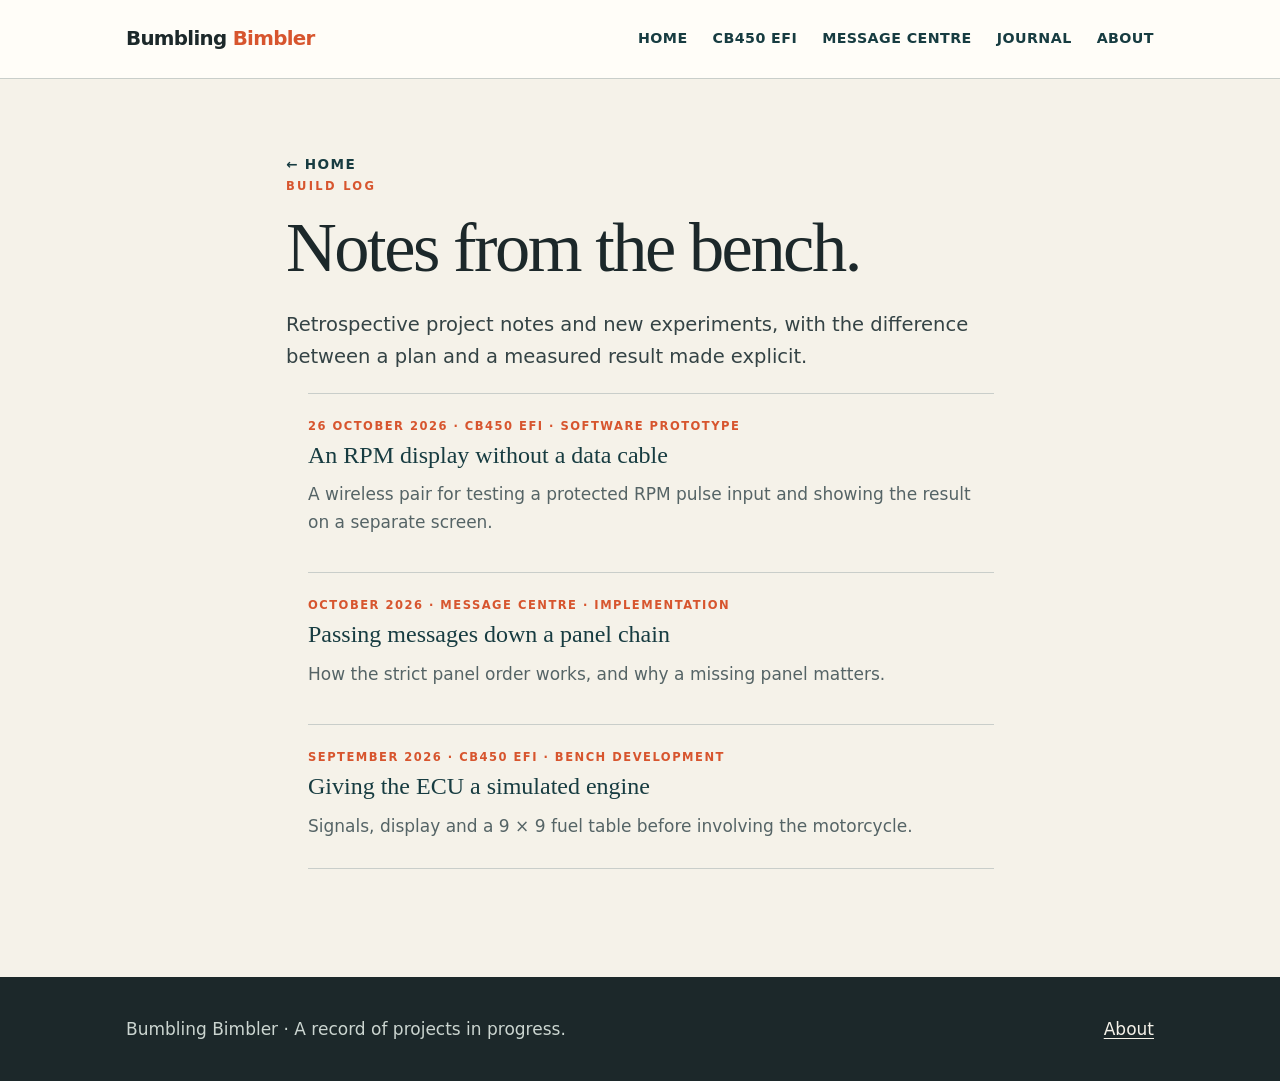
==== docs/journal/index.html @ 5e09084c "Launch Bumbling Bimbler project notebook and retrospective journal" ====
<!doctype html><html lang="en"><head><meta charset="utf-8"><meta name="viewport" content="width=device-width,initial-scale=1"><title>Journal — Bumbling Bimbler</title><link rel="stylesheet" href="../assets/style.css"></head><body><header class="site-header"><div class="wrap nav"><a class="brand" href="../index.html">Bumbling <b>Bimbler</b></a><nav aria-label="Main navigation"><a href="../index.html">Home</a><a href="../projects/cb450-efi.html">CB450 EFI</a><a href="../projects/message-centre.html">Message centre</a><a href="index.html" aria-current="page">Journal</a><a href="../about.html">About</a></nav></div></header><main class="article"><a class="back" href="../index.html">← Home</a><div class="eyebrow">Build log</div><h1>Notes from the bench.</h1><p class="lede">Retrospective project notes and new experiments, with the difference between a plan and a measured result made explicit.</p><ul class="journal-list"><li><div class="meta">26 October 2026 · CB450 EFI · software prototype</div><a href="wireless-rpm.html">An RPM display without a data cable</a><p>A wireless pair for testing a protected RPM pulse input and showing the result on a separate screen.</p></li><li><div class="meta">October 2026 · message centre · implementation</div><a href="panel-chain.html">Passing messages down a panel chain</a><p>How the strict panel order works, and why a missing panel matters.</p></li><li><div class="meta">September 2026 · CB450 EFI · bench development</div><a href="ecu-simulator.html">Giving the ECU a simulated engine</a><p>Signals, display and a 9 × 9 fuel table before involving the motorcycle.</p></li></ul></main><footer class="footer"><div class="wrap"><div>Bumbling Bimbler · A record of projects in progress.</div><div><a href="../about.html">About</a></div></div></footer></body></html>
---- docs/assets/style.css ----
:root{--bg:#f5f2e9;--ink:#1c282a;--muted:#556466;--line:#c9ceca;--accent:#d7552e;--dark:#173c41;--paper:#fffdf8;--serif:Georgia,serif}*{box-sizing:border-box}html{scroll-behavior:smooth}body{margin:0;background:var(--bg);color:var(--ink);font:17px/1.65 system-ui,-apple-system,Segoe UI,sans-serif}a{color:var(--dark);text-underline-offset:3px}a:hover{color:var(--accent)}.wrap{max-width:1080px;margin:auto;padding:0 26px}.site-header{border-bottom:1px solid var(--line);background:var(--paper)}.nav{display:flex;align-items:center;justify-content:space-between;gap:18px;min-height:78px}.brand{text-decoration:none;font-weight:900;letter-spacing:-.035em;font-size:1.24rem;color:var(--ink);white-space:nowrap}.brand b{color:var(--accent)}nav{display:flex;flex-wrap:wrap;gap:10px 25px}nav a{text-decoration:none;font-size:.89rem;font-weight:700;letter-spacing:.03em;text-transform:uppercase}.hero{padding:88px 0 82px;background:var(--dark);color:#f5f2e9;position:relative;overflow:hidden}.hero:after{content:'';position:absolute;width:420px;height:420px;border:2px solid #ffffff22;border-radius:50%;right:-125px;top:-175px;box-shadow:0 0 0 60px #ffffff0a,0 0 0 125px #ffffff09}.hero .wrap{position:relative;z-index:1}.eyebrow{text-transform:uppercase;letter-spacing:.2em;font-size:.72rem;font-weight:800;color:var(--accent)}.hero .eyebrow{color:#f4b89c}h1,h2,h3{line-height:1.12;letter-spacing:-.035em}h1,h2{font-family:var(--serif);font-weight:500}h1{font-size:clamp(3rem,7vw,6rem);max-width:850px;margin:16px 0 22px}h2{font-size:clamp(2rem,4vw,3.15rem);margin:8px 0 20px}h3{font-size:1.35rem;margin:0 0 10px}.lede{font-size:1.22rem;max-width:690px;color:#e3e9e4}.hero .lede{color:#e3e9e4}.section{padding:68px 0;border-bottom:1px solid var(--line)}.section:last-child{border:0}.section-intro{max-width:650px;color:var(--muted);margin-bottom:32px}.grid{display:grid;grid-template-columns:repeat(2,minmax(0,1fr));gap:20px}.card{display:block;background:var(--paper);border:1px solid var(--line);padding:30px;text-decoration:none;color:var(--ink);transition:transform .2s,border-color .2s}.card:hover{transform:translateY(-3px);border-color:var(--accent);color:var(--ink)}.card p{margin-bottom:0;color:var(--muted)}.meta{color:var(--accent);text-transform:uppercase;letter-spacing:.13em;font-weight:800;font-size:.72rem}.arrow{font-weight:800;color:var(--accent)}.article{max-width:760px;margin:auto;padding:70px 26px 100px}.article h1{font-size:clamp(2.8rem,5.5vw,4.5rem);margin:12px 0 22px}.article p,.article li{color:#344345}.article h2{font-size:2rem;margin:46px 0 16px}.article h3{margin-top:30px}.article ul{padding-left:22px}.article li{margin:8px 0}.note{background:#e7ebe5;border-left:4px solid var(--accent);padding:18px 22px;margin:28px 0}.note p{margin:0}.status{display:inline-block;border:1px solid var(--line);border-radius:99px;padding:3px 11px;font-size:.75rem;font-weight:800;text-transform:uppercase;letter-spacing:.07em;color:var(--dark);margin:0 8px 9px 0}.timeline{border-left:2px solid var(--line);padding-left:28px;margin:28px 0}.timeline-item{position:relative;margin:0 0 34px}.timeline-item:before{content:'';position:absolute;left:-36px;top:8px;width:13px;height:13px;background:var(--accent);border:3px solid var(--bg);border-radius:50%}.timeline-item h3{margin:3px 0 6px}.timeline-item p{margin:0}.journal-list{list-style:none;padding:0;margin:0}.journal-list li{border-top:1px solid var(--line);padding:23px 0}.journal-list li:last-child{border-bottom:1px solid var(--line)}.journal-list a{font-family:var(--serif);font-size:1.5rem;text-decoration:none}.journal-list p{margin:5px 0;color:var(--muted)}.footer{background:var(--ink);color:#cbd5d0;padding:38px 0}.footer a{color:#f5f2e9}.footer .wrap{display:flex;justify-content:space-between;gap:20px;flex-wrap:wrap}.small{font-size:.86rem;color:var(--muted)}.back{font-size:.85rem;font-weight:700;text-transform:uppercase;letter-spacing:.1em;text-decoration:none}code{background:#e7ebe5;padding:2px 5px;border-radius:3px}::selection{background:#f2ad8d}@media(max-width:700px){.nav{align-items:flex-start;flex-direction:column;padding-top:19px;padding-bottom:18px}nav{gap:8px 18px}.hero{padding:62px 0}.grid{grid-template-columns:1fr}.section{padding:48px 0}.article{padding-top:48px}}
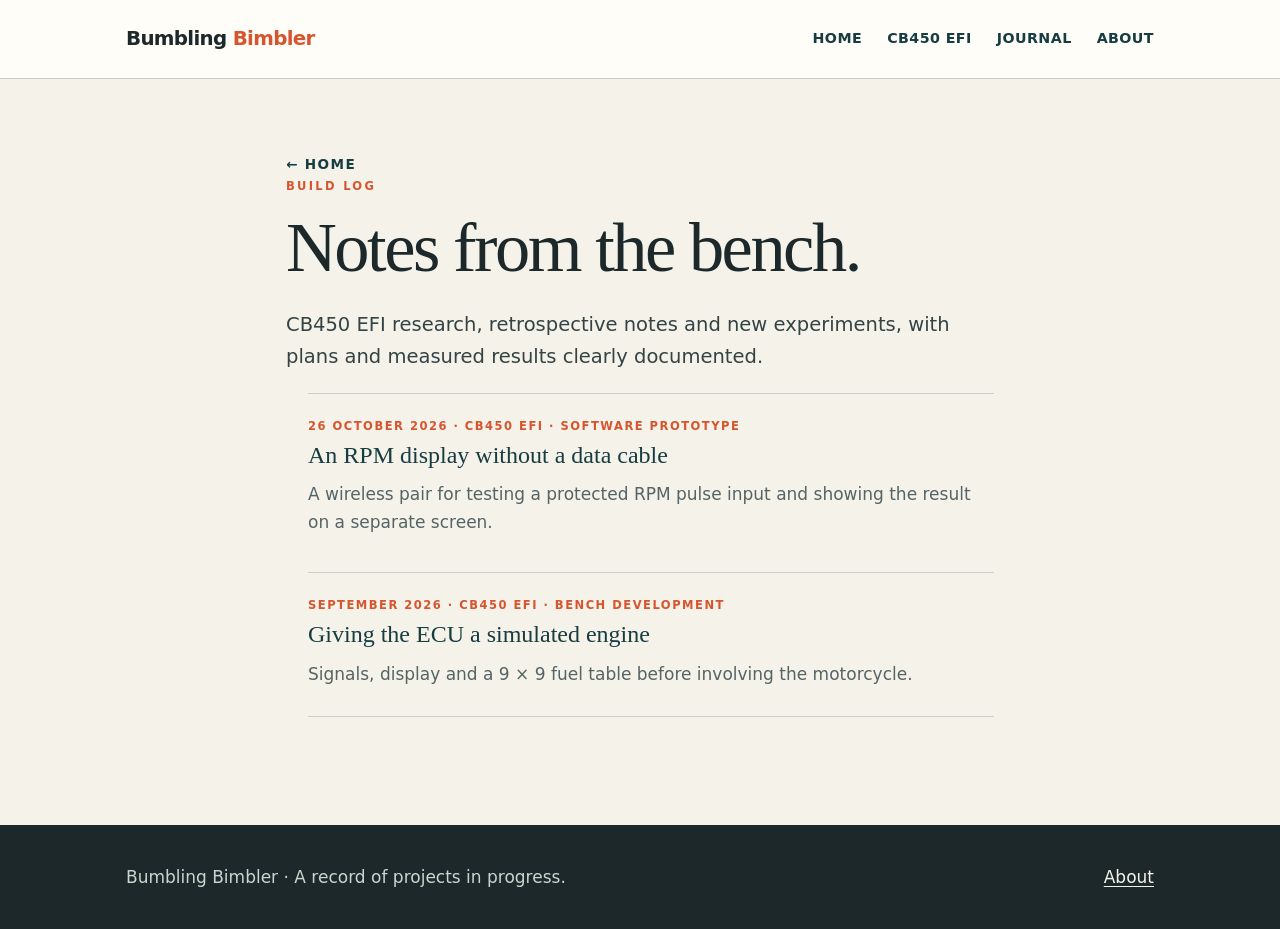
==== commit f5a5cc3f: "Focus the Bumbling Bimbler website on CB450 EFI" ====
--- a/docs/journal/index.html
+++ b/docs/journal/index.html
@@ -1 +1 @@
-<!doctype html><html lang="en"><head><meta charset="utf-8"><meta name="viewport" content="width=device-width,initial-scale=1"><title>Journal — Bumbling Bimbler</title><link rel="stylesheet" href="../assets/style.css"></head><body><header class="site-header"><div class="wrap nav"><a class="brand" href="../index.html">Bumbling <b>Bimbler</b></a><nav aria-label="Main navigation"><a href="../index.html">Home</a><a href="../projects/cb450-efi.html">CB450 EFI</a><a href="../projects/message-centre.html">Message centre</a><a href="index.html" aria-current="page">Journal</a><a href="../about.html">About</a></nav></div></header><main class="article"><a class="back" href="../index.html">← Home</a><div class="eyebrow">Build log</div><h1>Notes from the bench.</h1><p class="lede">Retrospective project notes and new experiments, with the difference between a plan and a measured result made explicit.</p><ul class="journal-list"><li><div class="meta">26 October 2026 · CB450 EFI · software prototype</div><a href="wireless-rpm.html">An RPM display without a data cable</a><p>A wireless pair for testing a protected RPM pulse input and showing the result on a separate screen.</p></li><li><div class="meta">October 2026 · message centre · implementation</div><a href="panel-chain.html">Passing messages down a panel chain</a><p>How the strict panel order works, and why a missing panel matters.</p></li><li><div class="meta">September 2026 · CB450 EFI · bench development</div><a href="ecu-simulator.html">Giving the ECU a simulated engine</a><p>Signals, display and a 9 × 9 fuel table before involving the motorcycle.</p></li></ul></main><footer class="footer"><div class="wrap"><div>Bumbling Bimbler · A record of projects in progress.</div><div><a href="../about.html">About</a></div></div></footer></body></html>
+<!doctype html><html lang="en"><head><meta charset="utf-8"><meta name="viewport" content="width=device-width,initial-scale=1"><title>Journal — Bumbling Bimbler</title><link rel="stylesheet" href="../assets/style.css"></head><body><header class="site-header"><div class="wrap nav"><a class="brand" href="../index.html">Bumbling <b>Bimbler</b></a><nav aria-label="Main navigation"><a href="../index.html">Home</a><a href="../projects/cb450-efi.html">CB450 EFI</a><a href="index.html" aria-current="page">Journal</a><a href="../about.html">About</a></nav></div></header><main class="article"><a class="back" href="../index.html">← Home</a><div class="eyebrow">Build log</div><h1>Notes from the bench.</h1><p class="lede">CB450 EFI research, retrospective notes and new experiments, with plans and measured results clearly documented.</p><ul class="journal-list"><li><div class="meta">26 October 2026 · CB450 EFI · software prototype</div><a href="wireless-rpm.html">An RPM display without a data cable</a><p>A wireless pair for testing a protected RPM pulse input and showing the result on a separate screen.</p></li><li><div class="meta">September 2026 · CB450 EFI · bench development</div><a href="ecu-simulator.html">Giving the ECU a simulated engine</a><p>Signals, display and a 9 × 9 fuel table before involving the motorcycle.</p></li></ul></main><footer class="footer"><div class="wrap"><div>Bumbling Bimbler · A record of projects in progress.</div><div><a href="../about.html">About</a></div></div></footer></body></html>
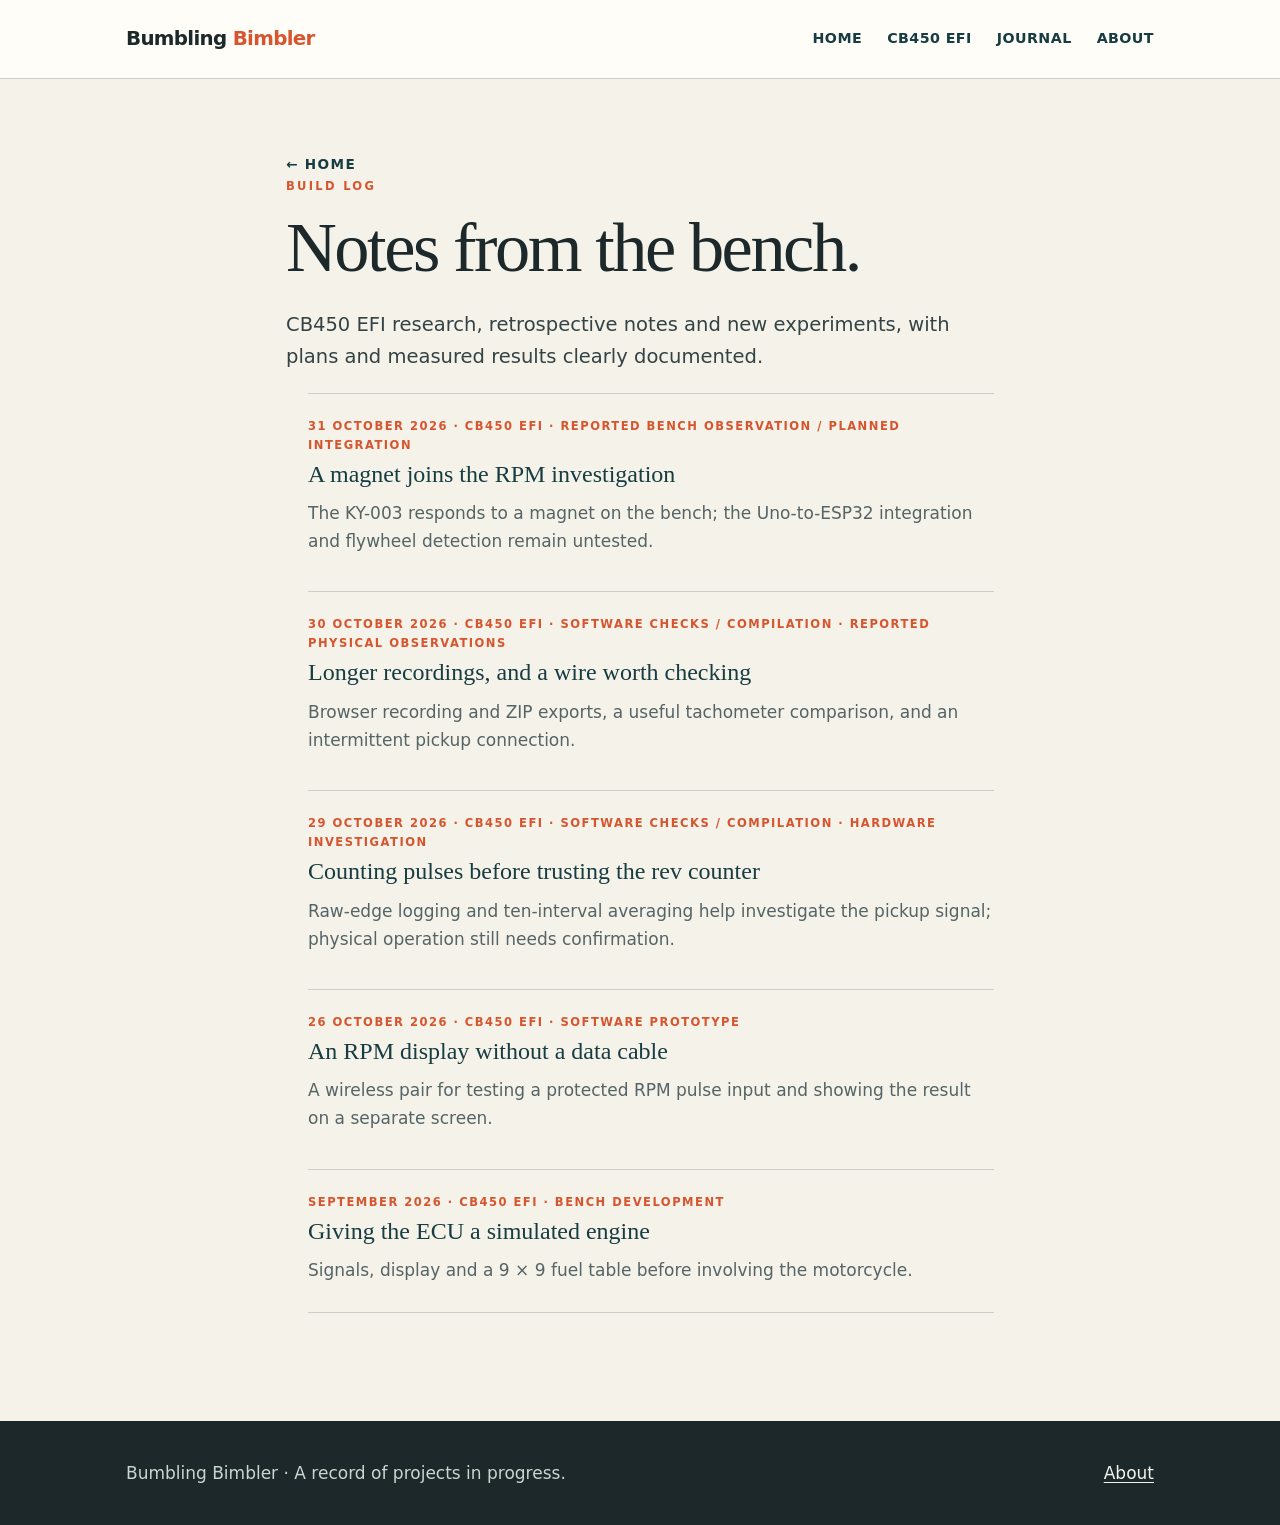
==== commit 90dd01a4: "Publish approved EFI research notes for 29–31 October" ====
--- a/docs/journal/index.html
+++ b/docs/journal/index.html
@@ -1 +1 @@
-<!doctype html><html lang="en"><head><meta charset="utf-8"><meta name="viewport" content="width=device-width,initial-scale=1"><title>Journal — Bumbling Bimbler</title><link rel="stylesheet" href="../assets/style.css"></head><body><header class="site-header"><div class="wrap nav"><a class="brand" href="../index.html">Bumbling <b>Bimbler</b></a><nav aria-label="Main navigation"><a href="../index.html">Home</a><a href="../projects/cb450-efi.html">CB450 EFI</a><a href="index.html" aria-current="page">Journal</a><a href="../about.html">About</a></nav></div></header><main class="article"><a class="back" href="../index.html">← Home</a><div class="eyebrow">Build log</div><h1>Notes from the bench.</h1><p class="lede">CB450 EFI research, retrospective notes and new experiments, with plans and measured results clearly documented.</p><ul class="journal-list"><li><div class="meta">26 October 2026 · CB450 EFI · software prototype</div><a href="wireless-rpm.html">An RPM display without a data cable</a><p>A wireless pair for testing a protected RPM pulse input and showing the result on a separate screen.</p></li><li><div class="meta">September 2026 · CB450 EFI · bench development</div><a href="ecu-simulator.html">Giving the ECU a simulated engine</a><p>Signals, display and a 9 × 9 fuel table before involving the motorcycle.</p></li></ul></main><footer class="footer"><div class="wrap"><div>Bumbling Bimbler · A record of projects in progress.</div><div><a href="../about.html">About</a></div></div></footer></body></html>
+<!doctype html><html lang="en"><head><meta charset="utf-8"><meta name="viewport" content="width=device-width,initial-scale=1"><title>Journal — Bumbling Bimbler</title><link rel="stylesheet" href="../assets/style.css"></head><body><header class="site-header"><div class="wrap nav"><a class="brand" href="../index.html">Bumbling <b>Bimbler</b></a><nav aria-label="Main navigation"><a href="../index.html">Home</a><a href="../projects/cb450-efi.html">CB450 EFI</a><a href="index.html" aria-current="page">Journal</a><a href="../about.html">About</a></nav></div></header><main class="article"><a class="back" href="../index.html">← Home</a><div class="eyebrow">Build log</div><h1>Notes from the bench.</h1><p class="lede">CB450 EFI research, retrospective notes and new experiments, with plans and measured results clearly documented.</p><ul class="journal-list"><li><div class="meta">31 October 2026 · CB450 EFI · reported bench observation / planned integration</div><a href="hall-sensor-bench-test.html">A magnet joins the RPM investigation</a><p>The KY-003 responds to a magnet on the bench; the Uno-to-ESP32 integration and flywheel detection remain untested.</p></li><li><div class="meta">30 October 2026 · CB450 EFI · software checks / compilation · reported physical observations</div><a href="longer-recordings.html">Longer recordings, and a wire worth checking</a><p>Browser recording and ZIP exports, a useful tachometer comparison, and an intermittent pickup connection.</p></li><li><div class="meta">29 October 2026 · CB450 EFI · software checks / compilation · hardware investigation</div><a href="counting-pulses.html">Counting pulses before trusting the rev counter</a><p>Raw-edge logging and ten-interval averaging help investigate the pickup signal; physical operation still needs confirmation.</p></li><li><div class="meta">26 October 2026 · CB450 EFI · software prototype</div><a href="wireless-rpm.html">An RPM display without a data cable</a><p>A wireless pair for testing a protected RPM pulse input and showing the result on a separate screen.</p></li><li><div class="meta">September 2026 · CB450 EFI · bench development</div><a href="ecu-simulator.html">Giving the ECU a simulated engine</a><p>Signals, display and a 9 × 9 fuel table before involving the motorcycle.</p></li></ul></main><footer class="footer"><div class="wrap"><div>Bumbling Bimbler · A record of projects in progress.</div><div><a href="../about.html">About</a></div></div></footer></body></html>
